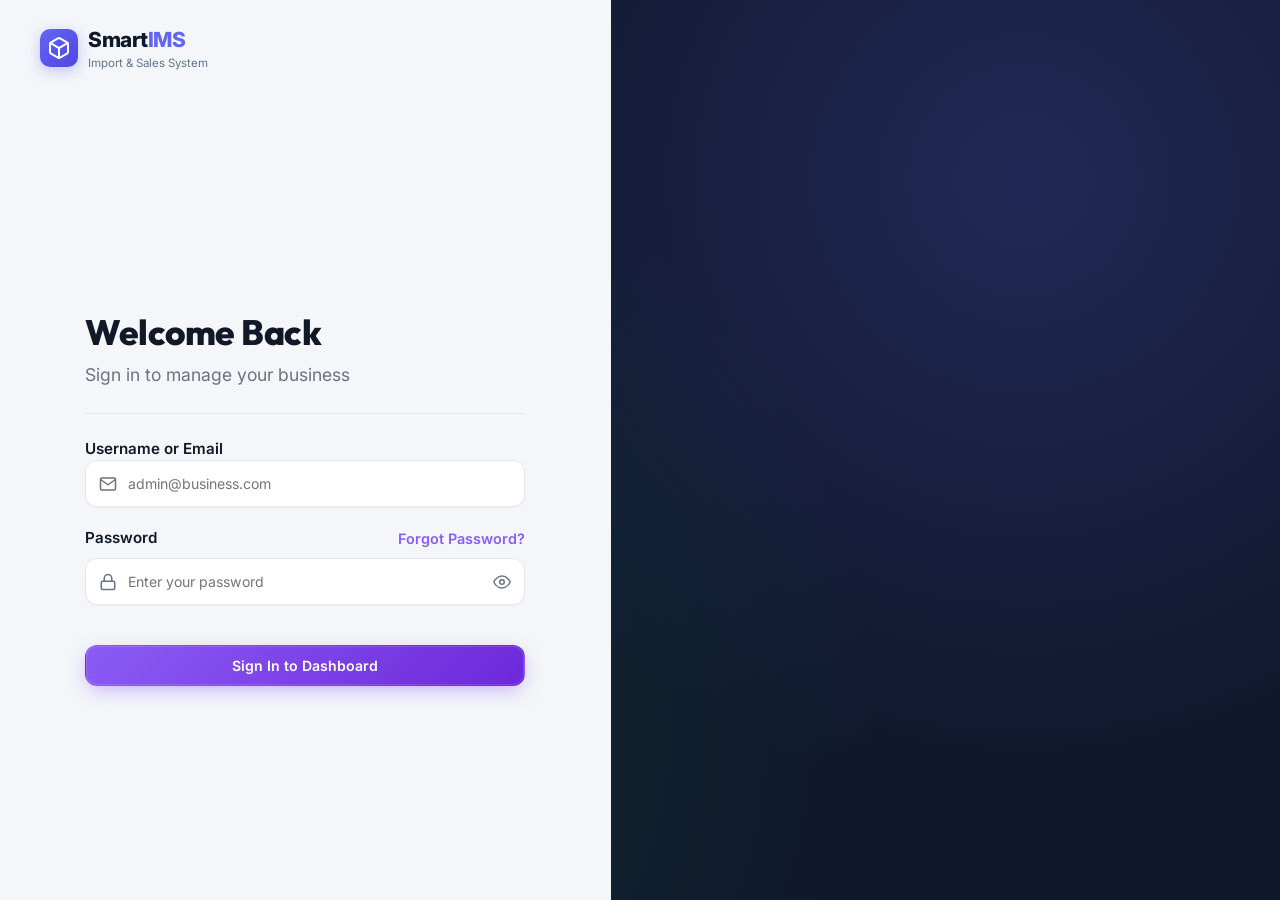
==== index.html @ 17e35801 "Bump cache version to force live servers to fetch new CSS/JS" ====
<!DOCTYPE html>
<html lang="en">

<head>
  <meta charset="UTF-8">
  <meta name="viewport" content="width=device-width, initial-scale=1.0">
  <title>Smart Import & Sales Management System</title>
  <meta name="description"
    content="Professional import and sales management system for tracking products, expenses, inventory and profits.">
  <link rel="icon" type="image/svg+xml" href="favicon.svg">
  <link rel="icon" type="image/png" href="favicon.png">
  <link rel="stylesheet" href="css/style.css?v=6">
  <style>
    /* Extra login page animations */
    .grid-bg {
      position: absolute;
      inset: 0;
      background-image:
        linear-gradient(rgba(124, 58, 237, 0.05) 1px, transparent 1px),
        linear-gradient(90deg, rgba(124, 58, 237, 0.05) 1px, transparent 1px);
      background-size: 40px 40px;
      pointer-events: none;
    }

    .login-features {
      display: flex;
      gap: 16px;
      margin-top: 24px;
      justify-content: center;
      flex-wrap: wrap;
    }

    .login-feature {
      display: flex;
      align-items: center;
      gap: 6px;
      font-size: 0.78rem;
      color: var(--text-muted);
    }

    .login-feature span {
      color: var(--accent);
    }
  </style>
</head>

<body class="login-page">
  <div class="login-wrapper">
    <!-- Top Brand Bar -->
    <div class="login-top-bar">
      <div class="login-logo">
        <div class="login-logo-icon"><svg xmlns="http://www.w3.org/2000/svg" width="24" height="24" viewBox="0 0 24 24" fill="none" stroke="currentColor" stroke-width="2" stroke-linecap="round" stroke-linejoin="round"><path d="M21 16V8a2 2 0 0 0-1-1.73l-7-4a2 2 0 0 0-2 0l-7 4A2 2 0 0 0 3 8v8a2 2 0 0 0 1 1.73l7 4a2 2 0 0 0 2 0l7-4A2 2 0 0 0 21 16z"/><polyline points="3.27 6.96 12 12.01 20.73 6.96"/><line x1="12" y1="22.08" x2="12" y2="12"/></svg></div>
        <div>
          <div class="login-logo-text">Smart<span>IMS</span></div>
          <div style="font-size:0.72rem;color:var(--text-muted);" data-i18n="app_subtitle">Import & Sales System</div>
        </div>
      </div>
    </div>

    <!-- Center Form Card -->
    <div class="login-card fade-in">
      <div class="login-title">
        <h2 id="loginTitleText" data-i18n="login_welcome">Welcome Back</h2>
        <p id="loginSubText" data-i18n="login_subtitle">Sign in to manage your business</p>
      </div>

      <div class="login-divider"></div>

      <!-- Sign In Section -->
      <div id="loginSection">
        <!-- Error message -->
        <div class="login-error" id="loginError">
          <svg xmlns="http://www.w3.org/2000/svg" width="16" height="16" viewBox="0 0 24 24" fill="none" stroke="currentColor" stroke-width="2" stroke-linecap="round" stroke-linejoin="round" style="vertical-align:middle;margin-right:4px;"><circle cx="12" cy="12" r="10"/><line x1="12" y1="8" x2="12" y2="12"/><line x1="12" y1="16" x2="12.01" y2="16"/></svg> <span id="loginErrorText" data-i18n="login_invalid">Invalid credentials</span>
        </div>

        <!-- Form -->
        <form id="loginForm" autocomplete="off">
          <div class="form-group" style="margin-bottom:20px;">
            <label for="loginEmail" data-i18n="login_email" style="margin-bottom:8px; font-size:0.95rem; font-weight: 600; color: #111827;">Username or Email</label>
            <div class="input-wrap">
              <svg class="input-icon" xmlns="http://www.w3.org/2000/svg" width="18" height="18" viewBox="0 0 24 24"
                fill="none" stroke="#6b7280" stroke-width="2" stroke-linecap="round" stroke-linejoin="round">
                <path d="M4 4h16c1.1 0 2 .9 2 2v12c0 1.1-.9 2-2 2H4c-1.1 0-2-.9-2-2V6c0-1.1.9-2 2-2z" />
                <polyline points="22,6 12,13 2,6" />
              </svg>
              <input type="text" id="loginEmail" class="input redesign-input" placeholder="admin@business.com"
                value="" required autocomplete="off">
            </div>
          </div>

          <div class="form-group" style="margin-bottom:24px;">
            <div style="display: flex; justify-content: space-between; align-items: center; margin-bottom: 8px;">
              <label for="loginPassword" data-i18n="login_password" style="margin-bottom: 0; font-size:0.95rem; font-weight: 600; color: #111827;">Password</label>
              <a href="#" onclick="openForgotModal(); return false;" data-i18n="forgot_pwd_link" style="font-size: 0.9rem; color: #8b5cf6; text-decoration: none; font-weight: 600;">Forgot Password?</a>
            </div>
            <div class="input-wrap">
              <svg class="input-icon" xmlns="http://www.w3.org/2000/svg" width="18" height="18" viewBox="0 0 24 24"
                fill="none" stroke="#6b7280" stroke-width="2" stroke-linecap="round" stroke-linejoin="round">
                <rect x="3" y="11" width="18" height="11" rx="2" ry="2" />
                <path d="M7 11V7a5 5 0 0 1 10 0v4" />
              </svg>
              <input type="password" id="loginPassword" class="input redesign-input" placeholder="Enter your password" value=""
                required autocomplete="new-password" data-i18n-ph="login_pwd_ph">
              <button type="button" class="pwd-toggle" id="pwdToggle" onclick="togglePassword('loginPassword', 'eyeIcon')">
                <svg id="eyeIcon" xmlns="http://www.w3.org/2000/svg" width="18" height="18" viewBox="0 0 24 24"
                  fill="none" stroke="#6b7280" stroke-width="2" stroke-linecap="round" stroke-linejoin="round">
                  <path d="M1 12s4-8 11-8 11 8 11 8-4 8-11 8-11-8-11-8z" />
                  <circle cx="12" cy="12" r="3" />
                </svg>
              </button>
            </div>
          </div>

          <button type="submit" class="btn btn-primary redesign-btn" id="loginBtn" data-i18n="login_btn">
            Sign In to Dashboard
          </button>
        </form>
      </div>
    </div>
  </div>

  <!-- Forgot Password Modal -->
  <div class="modal-overlay" id="forgotModal">
    <div class="modal modal-sm" style="max-width: 420px;">
      <div class="modal-header">
        <h3 class="modal-title" style="display: flex; align-items: center; gap: 8px;">
          <svg xmlns="http://www.w3.org/2000/svg" width="20" height="20" viewBox="0 0 24 24" fill="none" stroke="#8b5cf6" stroke-width="2" stroke-linecap="round" stroke-linejoin="round">
            <rect x="3" y="11" width="18" height="11" rx="2" ry="2"/>
            <path d="M7 11V7a5 5 0 0 1 10 0v4"/>
          </svg>
          <span data-i18n="forgot_modal_title">Reset Your Password</span>
        </h3>
        <button type="button" class="modal-close" onclick="closeForgotModal()">&times;</button>
      </div>
      <form id="forgotForm" onsubmit="handleForgotSubmit(event)">
        <div class="modal-body" style="padding: 20px;">
          <p style="font-size: 0.88rem; color: var(--text-muted); margin-bottom: 16px; line-height: 1.5;" data-i18n="forgot_modal_desc">
            Enter your registered email address and we will send you instructions to reset your password.
          </p>
          <div class="form-group" style="margin-bottom: 16px;">
            <label for="forgotEmail" data-i18n="forgot_email_lbl" style="display: block; font-size: 0.85rem; font-weight: 600; margin-bottom: 6px;">Email Address</label>
            <input type="email" id="forgotEmail" class="input" placeholder="admin@business.com" required style="width: 100%;">
          </div>
          <div id="forgotAlert" style="display: none; padding: 12px; border-radius: 8px; font-size: 0.85rem; margin-top: 12px;"></div>
        </div>
        <div class="modal-footer" style="padding: 16px 20px; display: flex; justify-content: flex-end; gap: 10px; background: var(--bg-card); border-top: 1px solid var(--border);">
          <button type="button" class="btn btn-secondary" onclick="closeForgotModal()" data-i18n="btn_cancel" style="padding: 8px 16px; border-radius: 8px;">Cancel</button>
          <button type="submit" class="btn btn-primary" id="forgotBtn" data-i18n="forgot_send_btn" style="padding: 8px 16px; border-radius: 8px; background: #8b5cf6; color: white; font-weight: 600; border: none; cursor: pointer;">Send Reset Link</button>
        </div>
      </form>
    </div>
  </div>

  <!-- Scripts -->
  <script src="js/icons.js?v=99999"></script>
  <script src="js/i18n.js?v=99999"></script>
  <script src="js/api_client.js?v=99999"></script>
  <script src="js/db.js?v=99999"></script>
  <script src="js/auth.js?v=999991"></script>
  <script>
    // Initialise DB and translation layout on first load
    (async () => {
      I18n.init();
      const em = document.getElementById('loginEmail');
      const pw = document.getElementById('loginPassword');
      if (em) em.value = '';
      if (pw) pw.value = '';
      setTimeout(() => { if (em) em.value = ''; if (pw) pw.value = ''; }, 100);

      // If already logged in, redirect to app immediately
      if (Auth.isLoggedIn()) {
        window.location.href = 'app.html';
        return;
      }
      if (localStorage.getItem('sims_session_expired_notice') === '1') {
        localStorage.removeItem('sims_session_expired_notice');
        const err = document.getElementById('loginError');
        const errText = document.getElementById('loginErrorText');
        if (err && errText) {
          const title = typeof I18n !== 'undefined' ? I18n.t('session_expired_title') : 'Session Expired';
          const desc = typeof I18n !== 'undefined' ? I18n.t('session_expired_desc') : 'Your session expired after inactivity. Please sign in again.';
          errText.innerHTML = `<svg viewBox="0 0 24 24" width="20" height="20" fill="none" stroke="currentColor" stroke-width="2" style="vertical-align:middle;margin-right:6px;"><circle cx="12" cy="12" r="10"/><polyline points="12 6 12 12 16 14"/></svg><b data-i18n="session_expired_title">${title}</b><br><br><span data-i18n="session_expired_desc">${desc}</span>`;
          err.classList.add('show');
        }
      }
      await DB.seed();
    })();


    // Toggle password visibility
    function togglePassword(inputId = 'loginPassword', iconId = 'eyeIcon') {
      const pwd = document.getElementById(inputId);
      const icon = document.getElementById(iconId);
      if (!pwd || !icon) return;
      const show = pwd.type === 'password';
      pwd.type = show ? 'text' : 'password';
      icon.innerHTML = show
        ? '<path d="M17.94 17.94A10.07 10.07 0 0 1 12 20c-7 0-11-8-11-8a18.45 18.45 0 0 1 5.06-5.94M9.9 4.24A9.12 9.12 0 0 1 12 4c7 0 11 8 11 8a18.5 18.5 0 0 1-2.16 3.19m-6.72-1.07a3 3 0 1 1-4.24-4.24"/><line x1="1" y1="1" x2="23" y2="23"/>'
        : '<path d="M1 12s4-8 11-8 11 8 11 8-4 8-11 8-11-8-11-8z"/><circle cx="12" cy="12" r="3"/>';
    }

    // Login form submit
    document.getElementById('loginForm').addEventListener('submit', async (e) => {
      e.preventDefault();
      const btn = document.getElementById('loginBtn');
      const err = document.getElementById('loginError');
      const errText = document.getElementById('loginErrorText');
      const emailInput = document.getElementById('loginEmail');
      const passwordInput = document.getElementById('loginPassword');

      const email = (emailInput ? emailInput.value : '').trim();
      const password = passwordInput ? passwordInput.value : '';

      btn.innerHTML = `<div class="spinner"></div> ${typeof I18n !== 'undefined' ? I18n.t('login_signing_in') : 'Signing in...'}`;
      btn.disabled = true;
      err.classList.remove('show');

      const wakeTimer = setTimeout(() => {
        if (btn && btn.disabled) {
          btn.innerHTML = `<div class="spinner"></div> ⏳ Waking up server (~30s)...`;
        }
      }, 2500);

      try {
        const result = await Auth.login(email, password);
        clearTimeout(wakeTimer);
        if (result.success) {
          const isMaster = result.user && (result.user.role === 'platform_owner' || result.user.email === 'abdouamine@gmail.com');
          if (!isMaster && (result.must_change_password || (result.user && result.user.must_change_password))) {
            btn.innerHTML = 'Security Requirement...';
            setTimeout(() => {
              window.location.href = `verify-email.html?uid=${result.user.id}&token=force_change&email=${encodeURIComponent(email)}`;
            }, 600);
          } else {
            btn.innerHTML = '✓ Redirecting...';
            setTimeout(() => {
              if (result.user && result.user.role === 'platform_owner') {
                window.location.href = 'app.html#platform';
              } else {
                window.location.href = 'app.html';
              }
            }, 600);
          }
        } else if (result.suspended) {
          errText.innerHTML = `<b>Company Account Suspended</b><br><br>${result.message || 'Your company account has been suspended by administration.'}`;
          err.classList.add('show');
          btn.innerHTML = I18n.t('login_btn');
          btn.disabled = false;
        } else if (result.unverified) {
          errText.innerHTML = `<b>Account Verification Required</b><br><br>An activation link was sent to your email address (<b>${result.email || email}</b>).<br>You must verify your account before logging in.`;
          err.classList.add('show');
          btn.innerHTML = I18n.t('login_btn');
          btn.disabled = false;
        } else {
          let msg = result.message || 'Error';
          if (typeof I18n !== 'undefined' && I18n.choose) {
            if (msg.includes('No account found')) {
              msg = I18n.choose('No account found with this username or email address.', 'لا يوجد حساب مطابق لاسم المستخدم أو البريد الإلكتروني.', 'Aucun compte trouvé pour ce nom d\'utilisateur ou cet e-mail.');
            } else if (msg.includes('Incorrect password')) {
              msg = I18n.choose('Incorrect password for this account.', 'كلمة المرور غير صحيحة لهذا الحساب.', 'Mot de passe incorrect pour ce compte.');
            }
          }
          errText.textContent = msg;
          err.classList.add('show');
          btn.innerHTML = I18n.t('login_btn');
          btn.disabled = false;
        }
      } catch (ex) {
        clearTimeout(wakeTimer);
        errText.textContent = 'Error';
        err.classList.add('show');
        btn.innerHTML = I18n.t('login_btn');
        btn.disabled = false;
      }
    });

    function openForgotModal() {
      document.getElementById('forgotEmail').value = document.getElementById('loginEmail').value || '';
      document.getElementById('forgotAlert').style.display = 'none';
      document.getElementById('forgotModal').classList.add('show');
    }

    function closeForgotModal() {
      document.getElementById('forgotModal').classList.remove('show');
    }

    async function handleForgotSubmit(e) {
      e.preventDefault();
      const email = document.getElementById('forgotEmail').value.trim();
      const btn = document.getElementById('forgotBtn');
      const alertBox = document.getElementById('forgotAlert');

      if (!/^[^\s@]+@[^\s@]+\.[^\s@]{2,}$/.test(email)) {
        alertBox.style.display = 'block';
        alertBox.style.background = 'rgba(239, 68, 68, 0.15)';
        alertBox.style.color = '#ef4444';
        alertBox.style.border = '1px solid rgba(239, 68, 68, 0.3)';
        alertBox.textContent = 'Please enter a valid, recognized email address (e.g., user@gmail.com).';
        return;
      }

      btn.disabled = true;
      btn.textContent = 'Sending...';
      alertBox.style.display = 'none';

      try {
        if (typeof ApiClient !== 'undefined') {
          await fetch(`${ApiClient.BASE_URL}auth/password-reset/`, {
            method: 'POST',
            headers: { 'Content-Type': 'application/json' },
            body: JSON.stringify({ email })
          });
        }
      } catch (ex) {
        console.warn('Backend password-reset request notice:', ex.message);
      }

      alertBox.style.display = 'block';
      alertBox.style.background = 'rgba(16, 185, 129, 0.15)';
      alertBox.style.color = '#10b981';
      alertBox.style.border = '1px solid rgba(16, 185, 129, 0.3)';
      alertBox.innerHTML = `✓ If an account exists with email <b>${email}</b>, a secure password reset link has been sent to your email inbox.<br><br>Please check your email inbox (or spam folder) to reset your password.`;

      btn.disabled = false;
      btn.textContent = 'Send Reset Link';
    }
  </script>
</body>

</html>
---- css/style.css ----
/* ==========================================================================
   SMARTIMS — PREMIUM DESIGN SYSTEM & STYLESHEET
   State-of-the-Art Dark Mode, Glassmorphism, Micro-Animations & RTL Support
   ========================================================================== */

@import url('https://fonts.googleapis.com/css2?family=Inter:wght@300;400;500;600;700;800&family=Outfit:wght@400;500;600;700;800&family=Cairo:wght@400;600;700;800&display=swap');

:root {
  /* NexaDash Dribbble Shot 27164750 Clean Professional SaaS Palette */
  --bg: #F4F6F9;
  --bg-elevated: #FFFFFF;
  --bg-card: #FFFFFF;
  --bg-card-hover: #F8FAFC;

  /* NexaDash Alias Variables */
  --surface: #FFFFFF;
  --bg-main: #F4F6F9;
  --text-main: #0F172A;

  /* Luminous Brand Accents */
  --primary: #6366F1;
  --primary-light: #818CF8;
  --primary-dark: #4F46E5;
  --accent: #10B981;
  --accent-dark: #059669;

  /* State & Metric Colors */
  --success: #10B981;
  --warning: #F59E0B;
  --danger: #EF4444;
  --info: #3B82F6;

  /* Typography Colors */
  --text: #334155;
  --text-primary: #0F172A;
  --text-secondary: #475569;
  --text-muted: #64748B;

  /* Precision Borders & Soft Crisp Shadows */
  --border: #E2E8F0;
  --border-light: #F1F5F9;
  --shadow: 0 4px 14px rgba(15, 23, 42, 0.04), 0 1px 2px rgba(15, 23, 42, 0.03);
  --shadow-lg: 0 12px 28px -4px rgba(15, 23, 42, 0.08), 0 4px 10px -4px rgba(15, 23, 42, 0.03);
  --shadow-glow: 0 0 20px rgba(99, 102, 241, 0.18);

  /* Dimensions & Timing */
  --radius: 14px;
  --radius-lg: 20px;
  --transition: all 0.18s cubic-bezier(0.16, 1, 0.3, 1);
  --font-main: 'Inter', 'Outfit', -apple-system, sans-serif;
  --font-heading: 'Outfit', 'Inter', sans-serif;
  --sidebar-width: 265px;
  --header-height: 76px;
}

[data-theme="dark"] {
  --bg: #06080E;
  --bg-elevated: #0D121E;
  --bg-card: rgba(16, 23, 38, 0.88);
  --bg-card-hover: rgba(24, 34, 56, 0.94);
  --surface: rgba(18, 25, 42, 0.88);
  --bg-main: #06080E;
  --text-main: #FFFFFF;
  --text: #F8FAFC;
  --text-primary: #FFFFFF;
  --text-secondary: #CBD5E1;
  --text-muted: #64748B;
  --border: rgba(255, 255, 255, 0.085);
  --border-light: rgba(255, 255, 255, 0.15);
  --shadow: 0 12px 35px -10px rgba(0, 0, 0, 0.7);
  --shadow-lg: 0 24px 48px -12px rgba(0, 0, 0, 0.85);
}

[dir="rtl"],
body.rtl {
  --font-main: 'Cairo', 'Inter', -apple-system, sans-serif;
  --font-heading: 'Cairo', 'Outfit', sans-serif;
}

/* ==========================================================================
   RESET & BASE STYLES
   ========================================================================== */
* {
  box-sizing: border-box;
  margin: 0;
  padding: 0;
}

body {
  background-color: var(--bg);
  background-image:
    radial-gradient(at 0% 0%, rgba(99, 102, 241, 0.04) 0px, transparent 60%),
    radial-gradient(at 100% 100%, rgba(16, 185, 129, 0.03) 0px, transparent 60%);
  background-attachment: fixed;
  color: var(--text);
  font-family: var(--font-main);
  font-size: 14px;
  line-height: 1.5;
  min-height: 100vh;
  overflow-x: hidden;
  -webkit-font-smoothing: antialiased;
}

h1,
h2,
h3,
h4,
h5,
h6 {
  font-family: var(--font-heading);
  font-weight: 700;
  color: var(--text-primary);
  line-height: 1.25;
}

a {
  color: inherit;
  text-decoration: none;
}

button {
  font-family: inherit;
  cursor: pointer;
  border: none;
  outline: none;
  background: none;
  color: inherit;
}

input,
select,
textarea {
  font-family: inherit;
}

/* ==========================================================================
   ANIMATIONS & UTILITIES (State of the Art Silicon Valley Motion)
   ========================================================================== */
.fade-in {
  animation: fadeInSlideUp 0.45s cubic-bezier(0.16, 1, 0.3, 1) forwards;
}

@keyframes fadeInSlideUp {
  0% {
    opacity: 0;
    transform: translateY(18px) scale(0.985);
    filter: blur(3px);
  }

  100% {
    opacity: 1;
    transform: translateY(0) scale(1);
    filter: blur(0px);
  }
}

@keyframes pulseGlow {

  0%,
  100% {
    box-shadow: 0 0 15px rgba(139, 92, 246, 0.25);
  }

  50% {
    box-shadow: 0 0 30px rgba(139, 92, 246, 0.55), 0 0 15px rgba(16, 185, 129, 0.3);
  }
}

@keyframes float {

  0%,
  100% {
    transform: translateY(0px) scale(1);
  }

  50% {
    transform: translateY(-10px) scale(1.03);
  }
}

@keyframes shimmer {
  0% {
    background-position: -200% 0;
  }

  100% {
    background-position: 200% 0;
  }
}

@keyframes spin {
  to {
    transform: rotate(360deg);
  }
}

.spinner {
  border: 3px solid rgba(255, 255, 255, 0.1);
  border-top-color: var(--primary-light);
  border-radius: 50%;
  animation: spin 0.75s cubic-bezier(0.4, 0, 0.2, 1) infinite;
  margin: 0 auto;
}

.stagger-children>* {
  opacity: 0;
  animation: fadeInSlideUp 0.45s cubic-bezier(0.16, 1, 0.3, 1) forwards;
}

.stagger-children>*:nth-child(1) {
  animation-delay: 0.04s;
}

.stagger-children>*:nth-child(2) {
  animation-delay: 0.08s;
}

.stagger-children>*:nth-child(3) {
  animation-delay: 0.12s;
}

.stagger-children>*:nth-child(4) {
  animation-delay: 0.16s;
}

.stagger-children>*:nth-child(5) {
  animation-delay: 0.20s;
}

.stagger-children>*:nth-child(6) {
  animation-delay: 0.24s;
}

.stagger-children>*:nth-child(7) {
  animation-delay: 0.28s;
}

.stagger-children>*:nth-child(8) {
  animation-delay: 0.32s;
}

.mb-16 {
  margin-bottom: 16px !important;
}

.text-center {
  text-align: center !important;
}

.text-accent {
  color: var(--accent) !important;
}

.text-success {
  color: var(--success) !important;
}

.text-danger {
  color: var(--danger) !important;
}

.text-warning {
  color: var(--warning) !important;
}

.fw-600 {
  font-weight: 600 !important;
}

.td-muted {
  color: var(--text-muted) !important;
}

/* ==========================================================================
   LOGIN PAGE (index.html)
   ========================================================================== */
/* ==========================================================================
   LOGIN PAGE (index.html) - DRIBBBLE SAAS SPLIT LAYOUT
   ========================================================================== */
.login-page {
  height: 100vh;
  max-height: 100vh;
  width: 100%;
  display: grid;
  grid-template-columns: 1.05fr 1.15fr;
  background:
    radial-gradient(circle at 80% 20%, rgba(99, 102, 241, 0.22), transparent 50%),
    radial-gradient(circle at 20% 80%, rgba(16, 185, 129, 0.14), transparent 50%),
    #0F172A;
  color: var(--text-main, #0F172A);
  position: relative;
  overflow: hidden;
}

@media (max-width: 1024px), (max-height: 700px) {
  .login-page {
    grid-template-columns: 1fr !important;
    height: auto !important;
    min-height: 100vh !important;
    max-height: none !important;
    overflow-y: auto !important;
  }
  .saas-showcase-pane {
    display: none !important;
  }
  .login-form-pane {
    border-radius: 0 !important;
    box-shadow: none !important;
    height: auto !important;
    min-height: 100vh !important;
    max-height: none !important;
    overflow-y: auto !important;
    border-right: none !important;
  }
}

.login-wrapper {
  display: flex;
  flex-direction: column;
  min-height: 100vh;
  background: var(--bg-main, #F4F6F9);
  position: relative;
  z-index: 10;
}

@media (max-width: 640px) {
  .login-wrapper {
    padding: 16px;
  }
}

.login-top-bar {
  display: flex;
  align-items: center;
  justify-content: space-between;
  width: 100%;
  padding: 24px 40px;
}

.login-card {
  position: relative;
  z-index: 10;
  background: transparent;
  border: none;
  box-shadow: none;
  width: 100%;
  max-width: 440px;
  margin: auto;
  padding: 40px 0;
}

.login-logo {
  display: flex;
  align-items: center;
  gap: 10px;
}

.login-logo-icon {
  font-size: 20px;
  background: linear-gradient(135deg, #6366F1, #4F46E5);
  width: 38px;
  height: 38px;
  border-radius: 10px;
  display: flex;
  align-items: center;
  justify-content: center;
  box-shadow: 0 4px 14px rgba(99, 102, 241, 0.35);
  color: #fff;
}

.login-logo-text {
  font-size: 1.3rem;
  font-weight: 800;
  letter-spacing: -0.5px;
  color: var(--text-main, #0F172A);
}

.login-logo-text span {
  color: var(--primary, #6366F1);
}

/* Form Styling within Login Pane */
.redesign-input {
  width: 100%;
  padding: 14px 14px 14px 44px !important;
  border: 1px solid #e5e7eb;
  border-radius: 12px;
  font-size: 1rem;
  color: #111827;
  background: #f9fafb;
  transition: all 0.2s;
}
.redesign-input:focus {
  background: #fff;
  border-color: #8b5cf6;
  box-shadow: 0 0 0 4px rgba(139, 92, 246, 0.1);
  outline: none;
}
.redesign-btn {
  width: 100%;
  padding: 14px;
  font-size: 1rem;
  margin-top: 16px;
  border-radius: 12px;
  font-weight: 600;
  cursor: pointer;
  background: #7c3aed;
  color: #fff;
  border: none;
  transition: all 0.2s;
  display: flex;
  align-items: center;
  justify-content: center;
  box-shadow: 0 4px 12px rgba(124, 58, 237, 0.3);
}
.redesign-btn:hover {
  background: #6d28d9;
  box-shadow: 0 6px 16px rgba(124, 58, 237, 0.4);
}
.login-title h2 {
  font-size: 2.2rem;
  font-weight: 800;
  color: #111827;
  margin: 0 0 8px 0;
  letter-spacing: -0.5px;
}
.login-title p {
  color: #6b7280;
  font-size: 1.1rem;
  margin: 0;
}
.login-divider {
  height: 1px;
  background: #e5e7eb;
  margin: 24px 0;
}

.login-error {
  background: #fef2f2;
  border: 1px solid #fecaca;
  color: #ef4444;
  padding: 14px 16px;
  border-radius: 12px;
  margin-bottom: 24px;
  font-size: 0.95rem;
  display: none;
  align-items: center;
  gap: 8px;
}
.login-error.show {
  display: flex;
}

.login-form-pane .input {
  background: var(--bg-card-hover, #F8FAFC) !important;
  border: 1px solid var(--border, #E2E8F0) !important;
  color: var(--text-main, #0F172A) !important;
  border-radius: 12px;
  box-shadow: 0 2px 5px rgba(15, 23, 42, 0.02);
}

.login-form-pane .input:focus {
  border-color: var(--primary, #6366F1) !important;
  box-shadow: 0 0 0 3px rgba(99, 102, 241, 0.15) !important;
  background: #FFFFFF !important;
}

.login-form-pane label {
  color: var(--text-main, #0F172A);
  font-weight: 600;
}

.login-form-pane .input-icon {
  color: #64748B;
}

.login-form-pane .pwd-toggle {
  color: #64748B;
  background: transparent;
  border: none;
}

/* SaaS Showcase Right Pane */
.saas-showcase-pane {
  position: relative;
  height: 100vh;
  max-height: 100vh;
  overflow: hidden;
  display: flex;
  flex-direction: column;
  justify-content: center;
  align-items: center;
  padding: 32px 48px;
  background:
    radial-gradient(circle at 80% 20%, rgba(99, 102, 241, 0.22), transparent 50%),
    radial-gradient(circle at 20% 80%, rgba(16, 185, 129, 0.14), transparent 50%),
    #0F172A;
}

.saas-showcase-grid {
  position: absolute;
  inset: 0;
  background-image:
    linear-gradient(rgba(255, 255, 255, 0.035) 1px, transparent 1px),
    linear-gradient(90deg, rgba(255, 255, 255, 0.035) 1px, transparent 1px);
  background-size: 32px 32px;
  pointer-events: none;
}

.saas-showcase-card {
  position: relative;
  z-index: 5;
  width: 100%;
  max-width: 440px;
  background: rgba(30, 41, 59, 0.75);
  backdrop-filter: blur(20px);
  border: 1px solid rgba(255, 255, 255, 0.12);
  border-radius: 20px;
  padding: 22px 24px;
  box-shadow: 0 20px 40px -12px rgba(0, 0, 0, 0.5);
  margin-bottom: 16px;
}

.saas-stat-badge {
  display: inline-flex;
  align-items: center;
  gap: 6px;
  background: rgba(16, 185, 129, 0.15);
  color: #34D399;
  border: 1px solid rgba(16, 185, 129, 0.3);
  padding: 4px 10px;
  border-radius: 99px;
  font-size: 0.75rem;
  font-weight: 700;
}

.saas-quote-card {
  position: relative;
  z-index: 5;
  width: 100%;
  max-width: 440px;
  background: rgba(15, 23, 42, 0.75);
  backdrop-filter: blur(16px);
  border: 1px solid rgba(255, 255, 255, 0.1);
  border-radius: 18px;
  padding: 16px 20px;
}

/* ==========================================================================
   APP CONTAINER & NAVIGATION (Horizontal Top Bar)
   ========================================================================== */
.app-container {
  display: flex;
  flex-direction: column;
  min-height: 100vh;
  width: 100%;
  background: var(--bg-main, #F4F6F9);
}

.top-navbar {
  width: 100%;
  background: #ffffff;
  border-bottom: 1px solid #e5e7eb;
  padding: 0 40px;
  height: 72px;
  display: flex;
  align-items: center;
  position: sticky;
  top: 0;
  z-index: 1000;
}

.nav-container {
  display: flex;
  align-items: center;
  justify-content: space-between;
  width: 100%;
  max-width: 1400px;
  margin: 0 auto;
}

.logo {
  display: flex;
  align-items: center;
  gap: 12px;
}

.logo-mark {
  width: 38px;
  height: 38px;
  background: linear-gradient(135deg, var(--primary), var(--accent));
  border-radius: 10px;
  display: flex;
  align-items: center;
  justify-content: center;
  font-size: 20px;
  box-shadow: 0 4px 12px rgba(124, 58, 237, 0.3);
}

.logo-name {
  font-size: 1.25rem;
  font-weight: 800;
  letter-spacing: -0.5px;
}

.logo-name span {
  color: var(--accent);
}

.logo-sub {
  font-size: 0.72rem;
  color: var(--text-muted);
  font-weight: 500;
}

.top-nav-links {
  display: flex;
  align-items: center;
  gap: 24px;
}

.nav-item {
  color: #6b7280;
  font-weight: 600;
  font-size: 0.95rem;
  text-decoration: none;
  transition: color 0.2s;
  padding: 8px 0;
  position: relative;
}

.nav-item:hover {
  color: #111827;
}

.nav-item.active {
  color: #111827;
}

.nav-item.active::after {
  content: '';
  position: absolute;
  bottom: -22px;
  left: 0;
  right: 0;
  height: 3px;
  background: #111827;
  border-radius: 3px 3px 0 0;
}

.nav-item .nav-icon {
  display: none; /* Hide icons in top nav based on screenshot */
}

.top-nav-user {
  display: flex;
  align-items: center;
  text-align: right;
}

.user-avatar {
  width: 36px;
  height: 36px;
  border-radius: 10px;
  background: linear-gradient(135deg, var(--primary), var(--accent));
  color: #fff;
  display: flex;
  align-items: center;
  justify-content: center;
  font-weight: 700;
  font-size: 0.85rem;
  flex-shrink: 0;
}

.user-info {
  flex: 1;
  min-width: 0;
}

.user-name {
  font-weight: 600;
  font-size: 0.85rem;
  color: var(--text-primary);
  white-space: nowrap;
  overflow: hidden;
  text-overflow: ellipsis;
}

.user-role {
  font-size: 0.72rem;
  color: var(--text-muted);
}

.logout-icon-btn {
  color: var(--text-muted);
  font-size: 16px;
  padding: 8px;
  border-radius: 10px;
  border: 1px solid transparent;
  transition: var(--transition);
  display: flex;
  align-items: center;
  justify-content: center;
  flex-shrink: 0;
  cursor: pointer;
}

.logout-icon-btn:hover {
  background: rgba(239, 68, 68, 0.15);
  color: var(--danger);
  border-color: rgba(239, 68, 68, 0.25);
  transform: scale(1.06);
  box-shadow: 0 4px 12px rgba(239, 68, 68, 0.2);
}

[dir="rtl"] .logout-icon-btn svg {
  transform: scaleX(-1);
}

/* ==========================================================================
   MAIN CONTENT & HEADER
   ========================================================================== */
.main-content {
  flex: 1;
  width: 100%;
  max-width: 1400px;
  margin: 0 auto;
  padding: 24px 40px;
  display: flex;
  flex-direction: column;
}

.page-header {
  display: flex;
  align-items: center;
  justify-content: space-between;
  margin-bottom: 24px;
  width: 100%;
}

.header-left h1 {
  font-size: 2rem;
  font-weight: 800;
  color: #111827;
  margin: 0 0 4px 0;
}

.header-left p {
  font-size: 0.95rem;
  color: #6b7280;
  margin: 0;
}

.header-right {
  display: flex;
  align-items: center;
  gap: 12px;
}

.btn-secondary {
  background: #ffffff;
  border: 1px solid #d1d5db;
  color: #374151;
  padding: 10px 16px;
  border-radius: 8px;
  font-weight: 600;
  font-size: 0.9rem;
  cursor: pointer;
  transition: all 0.2s;
}

.btn-secondary:hover {
  background: #f9fafb;
  border-color: #9ca3af;
}

.btn-primary {
  background: #4f46e5;
  border: none;
  color: #ffffff;
  padding: 10px 20px;
  border-radius: 8px;
  font-weight: 600;
  font-size: 0.9rem;
  cursor: pointer;
  transition: all 0.2s;
}

.btn-primary:hover {
  background: #4338ca;
}

.menu-toggle {
  display: none !important;
}

.header-title-wrap h1 {
  font-size: 1.35rem;
  font-weight: 800;
  margin-bottom: 2px;
}

.header-title-wrap p {
  font-size: 0.82rem;
  color: var(--text-muted);
}

.header-right {
  display: flex;
  align-items: center;
  gap: 14px;
}

/* Global Search */
.search-box {
  position: relative;
  width: 280px;
}

.search-icon {
  position: absolute;
  left: 14px;
  top: 50%;
  transform: translateY(-50%);
  font-size: 14px;
  opacity: 0.6;
  pointer-events: none;
}

[dir="rtl"] .search-icon {
  left: auto;
  right: 14px;
}

.search-box input {
  width: 100%;
  background: var(--bg-elevated);
  border: 1px solid var(--border);
  border-radius: 20px;
  padding: 9px 16px 9px 44px;
  color: var(--text);
  font-size: 0.85rem;
  transition: var(--transition);
}

[dir="rtl"] .search-box input {
  padding: 9px 44px 9px 16px;
}

.search-box input:focus {
  border-color: var(--primary);
  box-shadow: 0 0 0 3px rgba(124, 58, 237, 0.2);
  width: 320px;
}

.search-dropdown {
  position: absolute;
  top: calc(100% + 8px);
  left: 0;
  right: 0;
  background: var(--bg-elevated);
  border: 1px solid var(--border-light);
  border-radius: 14px;
  box-shadow: var(--shadow-lg);
  max-height: 350px;
  overflow-y: auto;
  z-index: 100;
}

.search-result-item {
  padding: 12px 16px;
  border-bottom: 1px solid var(--border);
  display: flex;
  align-items: center;
  gap: 12px;
  cursor: pointer;
  transition: var(--transition);
}

.search-result-item:hover {
  background: rgba(255, 255, 255, 0.05);
}

.search-result-item:last-child {
  border-bottom: none;
}

.search-result-type {
  font-size: 0.7rem;
  font-weight: 700;
  text-transform: uppercase;
  padding: 2px 8px;
  border-radius: 6px;
  background: rgba(124, 58, 237, 0.15);
  color: var(--primary-light);
}

.search-result-name {
  font-weight: 600;
  font-size: 0.88rem;
  color: var(--text-primary);
}

.search-result-sub {
  font-size: 0.75rem;
  color: var(--text-muted);
}

/* Language & Notifications */
.lang-btn {
  background: var(--bg-elevated);
  border: 1px solid var(--border);
  border-radius: 20px;
  padding: 7px 14px;
  color: var(--text-primary);
  font-size: 0.82rem;
  font-weight: 600;
  transition: var(--transition);
}

.lang-btn:hover {
  border-color: var(--primary);
  background: rgba(124, 58, 237, 0.1);
  color: var(--primary-light);
}

.notif-btn {
  background: var(--bg-elevated);
  border: 1px solid var(--border);
  border-radius: 50%;
  width: 40px;
  height: 40px;
  display: flex;
  align-items: center;
  justify-content: center;
  font-size: 16px;
  position: relative;
  transition: var(--transition);
}

.notif-btn:hover {
  border-color: var(--border-light);
  transform: scale(1.05);
}

.notif-badge {
  position: absolute;
  top: -2px;
  right: -2px;
  background: var(--danger);
  color: #fff;
  font-size: 0.65rem;
  font-weight: 800;
  width: 18px;
  height: 18px;
  border-radius: 50%;
  display: flex;
  align-items: center;
  justify-content: center;
  box-shadow: 0 2px 5px rgba(239, 68, 68, 0.5);
}

/* Page Content Container */
.page-content {
  padding: 28px;
  flex: 1;
  min-width: 0;
  width: 100%;
  max-width: 100%;
  box-sizing: border-box;
}

/* ==========================================================================
   KPI CARDS & DASHBOARD GRIDS
   ========================================================================== */
.kpi-grid {
  display: grid;
  grid-template-columns: repeat(auto-fit, minmax(160px, 1fr));
  gap: 16px;
  margin-bottom: 24px;
  width: 100%;
  max-width: 100%;
}

.kpi-card {
  background: #ffffff;
  border: 1px solid #e5e7eb;
  border-radius: 12px;
  padding: 22px;
  position: relative;
  overflow: hidden;
  transition: all 0.2s;
  box-shadow: 0 1px 3px rgba(0, 0, 0, 0.05);
}

.kpi-card:hover {
  transform: none;
  border-color: #d1d5db;
  box-shadow: 0 4px 6px rgba(0, 0, 0, 0.05);
  background: #ffffff;
}

.kpi-header {
  display: flex;
  align-items: center;
  justify-content: space-between;
  margin-bottom: 14px;
}

.kpi-icon-wrap {
  width: 44px;
  height: 44px;
  border-radius: 12px;
  background: #f3f4f6;
  border: none;
  display: flex;
  align-items: center;
  justify-content: center;
  font-size: 22px;
  color: #6b7280;
  box-shadow: none;
  transition: transform 0.2s;
}

.kpi-card:hover .kpi-icon-wrap {
  transform: scale(1.05);
}

.kpi-trend {
  font-size: 0.75rem;
  font-weight: 700;
  padding: 4px 10px;
  border-radius: 20px;
  background: #f3f4f6;
  color: #374151;
}

.kpi-trend.up {
  color: #059669;
  background: #d1fae5;
}

.kpi-trend.down {
  color: #dc2626;
  background: #fee2e2;
}

.kpi-trend.neu {
  color: #6b7280;
  background: #f3f4f6;
}

.kpi-value {
  font-size: 1.8rem;
  font-weight: 800;
  color: #111827;
  line-height: 1.2;
  margin-bottom: 4px;
}

.kpi-label {
  font-size: 0.85rem;
  color: #6b7280;
  font-weight: 600;
  text-transform: uppercase;
  letter-spacing: 0.05em;
}

.charts-grid {
  display: grid;
  grid-template-columns: repeat(2, 1fr);
  gap: 20px;
  margin-bottom: 24px;
}

.recent-grid {
  display: grid;
  grid-template-columns: 1fr 1fr;
  gap: 20px;
  margin-bottom: 24px;
}

/* ==========================================================================
   CARDS & PANELS
   ========================================================================== */
.card {
  background: #ffffff;
  border: 1px solid #e5e7eb;
  border-radius: 12px;
  overflow: hidden;
  display: flex;
  flex-direction: column;
  transition: all 0.2s;
  box-shadow: 0 1px 3px rgba(0, 0, 0, 0.05);
}

.card:hover {
  border-color: #d1d5db;
  box-shadow: 0 4px 6px rgba(0, 0, 0, 0.05);
  transform: none;
}

.card-header {
  padding: 18px 22px;
  border-bottom: 1px solid var(--border);
  display: flex;
  align-items: center;
  justify-content: space-between;
  gap: 12px;
}

.card-title {
  font-size: 1rem;
  font-weight: 700;
  color: var(--text-primary);
}

.card-body {
  padding: 22px;
  flex: 1;
}

.card-footer {
  padding: 14px 22px;
  border-top: 1px solid var(--border);
  background: rgba(0, 0, 0, 0.15);
  display: flex;
  align-items: center;
  justify-content: flex-end;
  gap: 10px;
}

.chart-card .card-body {
  height: 300px;
  position: relative;
}

/* Danger Zone Custom Styling */
.danger-zone-card {
  border: 1px solid rgba(239, 68, 68, 0.35) !important;
  background: linear-gradient(135deg, rgba(239, 68, 68, 0.08) 0%, rgba(16, 23, 38, 0.76) 100%) !important;
  box-shadow: 0 10px 30px -10px rgba(239, 68, 68, 0.2) !important;
  border-inline-start: 4px solid var(--danger) !important;
  transition: var(--transition);
}

.danger-zone-card:hover {
  border-color: rgba(239, 68, 68, 0.55) !important;
  box-shadow: 0 16px 40px -8px rgba(239, 68, 68, 0.35), 0 0 24px rgba(239, 68, 68, 0.15) !important;
}

.danger-zone-header {
  border-bottom: 1px solid rgba(239, 68, 68, 0.15) !important;
  display: flex;
  align-items: center;
  gap: 12px;
}

.danger-icon-wrap {
  display: flex;
  align-items: center;
  justify-content: center;
  width: 38px;
  height: 38px;
  border-radius: 10px;
  background: rgba(239, 68, 68, 0.15);
  color: var(--danger);
  flex-shrink: 0;
  box-shadow: 0 0 16px rgba(239, 68, 68, 0.2);
}

.danger-zone-body {
  display: flex;
  align-items: center;
  justify-content: space-between;
  flex-wrap: wrap;
  gap: 16px;
}

.danger-zone-text {
  flex: 1;
  min-width: 260px;
}

.danger-zone-text p {
  color: var(--text-secondary);
  font-size: 0.92rem;
  line-height: 1.5;
  margin: 0;
}

.reset-data-btn {
  display: inline-flex;
  align-items: center;
  gap: 8px;
  padding: 12px 22px;
  font-weight: 600;
  font-size: 0.95rem;
  border-radius: 10px;
  box-shadow: 0 4px 16px rgba(239, 68, 68, 0.35);
  transition: all 0.3s cubic-bezier(0.16, 1, 0.3, 1);
  flex-shrink: 0;
}

.reset-data-btn:hover {
  transform: translateY(-2px);
  box-shadow: 0 8px 24px rgba(239, 68, 68, 0.5) !important;
}


/* ==========================================================================
   TABLES & DATA DISPLAY
   ========================================================================== */
.table-wrap {
  width: 100%;
  max-width: 100%;
  max-height: 72vh;
  overflow-x: auto;
  overflow-y: auto;
  position: relative;
  border-radius: var(--radius);
  padding-bottom: 4px;
  -webkit-overflow-scrolling: touch;
}

.table-wrap::-webkit-scrollbar {
  width: 8px;
  height: 8px;
}

.table-wrap::-webkit-scrollbar-track {
  background: rgba(255, 255, 255, 0.02);
  border-radius: 4px;
}

.table-wrap::-webkit-scrollbar-thumb {
  background: rgba(139, 92, 246, 0.45);
  border-radius: 4px;
}

.table-wrap::-webkit-scrollbar-thumb:hover {
  background: var(--primary);
}

table {
  width: 100%;
  border-collapse: collapse;
  text-align: left;
}

.table-wrap table {
  min-width: 600px;
  width: 100%;
}

[dir="rtl"] table {
  text-align: right;
}

thead {
  background: #f9fafb;
  border-bottom: 1px solid #e5e7eb;
}

thead th {
  position: sticky;
  top: 0;
  z-index: 20;
  background: #f9fafb;
  padding: 12px 16px;
  font-size: 0.75rem;
  font-weight: 600;
  text-transform: uppercase;
  letter-spacing: 0.05em;
  color: #6b7280;
  white-space: nowrap;
}

tbody tr {
  border-bottom: 1px solid #e5e7eb;
  transition: background-color 0.2s;
  background: #ffffff;
}

tbody tr:last-child {
  border-bottom: none;
}

tbody tr:hover {
  background: #f9fafb !important;
}

td {
  padding: 14px 16px;
  font-size: 0.88rem;
  color: #111827;
  vertical-align: middle;
  white-space: nowrap;
}

/* Sticky Actions Column on right edge */
table th:last-child,
table td:last-child {
  position: sticky;
  right: 0;
  z-index: 15;
  background: var(--bg-card);
  box-shadow: -4px 0 12px rgba(15, 23, 42, 0.05);
  border-left: 1px solid var(--border);
}

table thead th:last-child {
  z-index: 25;
  background: var(--bg-elevated);
}

tbody tr:hover td:last-child {
  background: var(--bg-card-hover, #F8FAFC) !important;
}

[dir="rtl"] table th:last-child,
[dir="rtl"] table td:last-child {
  right: auto;
  left: 0;
  box-shadow: 4px 0 12px rgba(15, 23, 42, 0.05);
  border-left: none;
  border-right: 1px solid var(--border);
}

.progress-bar {
  height: 7px;
  background: rgba(255, 255, 255, 0.08);
  border-radius: 6px;
  overflow: hidden;
  width: 100%;
}

.progress-fill {
  height: 100%;
  border-radius: 6px;
  transition: width 0.4s cubic-bezier(0.16, 1, 0.3, 1);
  background-image: linear-gradient(90deg, rgba(255, 255, 255, 0) 0%, rgba(255, 255, 255, 0.3) 50%, rgba(255, 255, 255, 0) 100%);
  background-size: 200% 100%;
  animation: shimmer 2.5s infinite;
}

.badge-purple {
  background: rgba(139, 92, 246, 0.18);
  color: var(--primary-light);
  border: 1px solid rgba(139, 92, 246, 0.35);
}

.badge-info {
  background: rgba(59, 130, 246, 0.18);
  color: var(--info);
  border: 1px solid rgba(59, 130, 246, 0.35);
}

/* ==========================================================================
   FORMS & INPUTS (Glowing Cyber Focus)
   ========================================================================== */
.form-grid {
  display: grid;
  grid-template-columns: repeat(2, 1fr);
  gap: 18px;
}

.field {
  display: flex;
  flex-direction: column;
  gap: 6px;
}

.field label {
  font-size: 0.82rem;
  font-weight: 600;
  color: var(--text-secondary);
}

.input-wrap {
  position: relative;
  display: flex;
  align-items: center;
  width: 100%;
}

.input-icon {
  position: absolute;
  left: 14px;
  color: var(--text-muted);
  pointer-events: none;
  transition: color 0.3s ease;
}

[dir="rtl"] .input-icon {
  left: auto;
  right: 14px;
}

.input-wrap .input-icon ~ input,
.input-wrap .input-icon ~ .input {
  padding-left: 42px !important;
}

[dir="rtl"] .input-wrap .input-icon ~ input,
[dir="rtl"] .input-wrap .input-icon ~ .input {
  padding-left: 16px !important;
  padding-right: 42px !important;
}

.input-wrap input:has(~ .pwd-toggle),
.input-wrap input:has(+ .pwd-toggle),
.input-wrap input[type="password"] {
  padding-left: 42px !important;
  padding-right: 42px !important;
}

[dir="rtl"] .input-wrap input:has(~ .pwd-toggle),
[dir="rtl"] .input-wrap input:has(+ .pwd-toggle),
[dir="rtl"] .input-wrap input[type="password"] {
  padding-right: 42px !important;
  padding-left: 42px !important;
}

/* Remove spinner arrows from number inputs to prevent accidental clicks */
input[type="number"]::-webkit-outer-spin-button,
input[type="number"]::-webkit-inner-spin-button {
  -webkit-appearance: none;
  margin: 0;
}
input[type="number"] {
  -moz-appearance: textfield;
}

/* Currency input prefix styling - Modern flex badge */
.input-prefix-wrap {
  position: relative;
  display: flex;
  align-items: center;
  width: 100%;
  background: var(--bg-elevated);
  border: 1.5px solid var(--border);
  border-radius: var(--radius);
  transition: var(--transition);
  overflow: hidden;
}
.input-prefix-wrap:focus-within {
  border-color: var(--primary);
  box-shadow: 0 0 0 3.5px rgba(99, 102, 241, 0.12);
  background: var(--surface);
}
.input-prefix {
  position: static !important;
  display: flex;
  align-items: center;
  justify-content: center;
  padding: 0 14px;
  min-height: 44px;
  background: var(--bg-main);
  color: var(--text-secondary);
  font-weight: 700;
  font-size: 0.88rem;
  border-right: 1px solid var(--border);
  flex-shrink: 0;
  white-space: nowrap;
  z-index: 1;
}
[dir="rtl"] .input-prefix {
  border-right: none;
  border-left: 1px solid var(--border);
}
.input-prefix-wrap .input,
.input-prefix-wrap input {
  flex: 1 !important;
  border: none !important;
  background: transparent !important;
  box-shadow: none !important;
  padding: 10px 14px !important;
  width: auto !important;
  border-radius: 0 !important;
  min-width: 0;
}
[dir="rtl"] .input-prefix-wrap .input,
[dir="rtl"] .input-prefix-wrap input {
  padding: 10px 14px !important;
}

/* Responsive Grid Base Classes */
.settings-grid {
  display: grid;
  grid-template-columns: 1fr 1fr;
  gap: 20px;
}
.dash-kpi-grid {
  display: grid;
  grid-template-columns: repeat(auto-fit, minmax(250px, 1fr));
  gap: 18px;
  margin-bottom: 20px;
}
.dash-charts-grid {
  display: grid;
  grid-template-columns: minmax(0, 2fr) minmax(0, 1fr);
  gap: 18px;
  margin-bottom: 24px;
}
.dash-flow-grid {
  display: grid;
  grid-template-columns: repeat(auto-fit, minmax(340px, 1fr));
  gap: 18px;
  margin-bottom: 24px;
}
.dash-strip-grid {
  display: grid;
  grid-template-columns: repeat(auto-fit, minmax(210px, 1fr));
  gap: 14px;
  margin-bottom: 24px;
}

/* Filter Toolbar & Search Bars */
.filter-bar {
  display: flex;
  align-items: center;
  gap: 12px;
  flex-wrap: wrap;
  margin-bottom: 20px;
}

.filter-search {
  position: relative;
  display: flex;
  align-items: center;
  flex: 1;
  min-width: 240px;
}

.filter-search-icon {
  position: absolute;
  left: 14px;
  top: 50%;
  transform: translateY(-50%);
  color: var(--text-muted);
  pointer-events: none;
  width: 16px;
  height: 16px;
  z-index: 2;
}

[dir="rtl"] .filter-search-icon {
  left: auto;
  right: 14px;
}

.filter-search input,
input.filter-search {
  padding-left: 40px !important;
  width: 100%;
}

[dir="rtl"] .filter-search input,
[dir="rtl"] input.filter-search {
  padding-left: 16px !important;
  padding-right: 40px !important;
}

.input,
.select,
.textarea,
input[type="text"],
input[type="email"],
input[type="number"],
input[type="password"],
input[type="date"],
select,
textarea {
  width: 100%;
  background: var(--bg-elevated) !important;
  border: 1px solid var(--border);
  border-radius: 12px;
  padding: 11px 16px;
  color: var(--text-primary) !important;
  font-size: 0.88rem;
  outline: none;
  transition: all 0.25s ease;
  box-shadow: 0 1px 2px rgba(0,0,0,0.03);
}

.input:focus,
.select:focus,
.textarea:focus,
input[type="text"]:focus,
input[type="email"]:focus,
input[type="number"]:focus,
input[type="password"]:focus,
input[type="date"]:focus,
select:focus,
textarea:focus {
  border-color: var(--primary);
  background: var(--bg-elevated) !important;
  color: var(--text-primary) !important;
  box-shadow: 0 0 0 3px rgba(99, 102, 241, 0.18);
}

[data-theme="dark"] .input:focus,
[data-theme="dark"] .select:focus,
[data-theme="dark"] .textarea:focus,
[data-theme="dark"] select:focus {
  background: rgba(18, 26, 43, 0.95) !important;
  color: #FFFFFF !important;
}

select,
.select,
select.input {
  cursor: pointer;
  background-image: url("data:image/svg+xml,%3Csvg xmlns='http://www.w3.org/2000/svg' width='16' height='16' viewBox='0 0 24 24' fill='none' stroke='%2364748B' stroke-width='2' stroke-linecap='round' stroke-linejoin='round'%3E%3Cpolyline points='6 9 12 15 18 9'%3E%3C/polyline%3E%3C/svg%3E") !important;
  background-repeat: no-repeat !important;
  background-position: right 14px center !important;
  appearance: none;
  padding-right: 38px;
}

[dir="rtl"] select,
[dir="rtl"] .select,
[dir="rtl"] select.input {
  background-position: left 14px center !important;
  padding-right: 14px;
  padding-left: 38px;
}

select option,
.select option,
select.input option,
option {
  background: var(--bg-elevated) !important;
  color: var(--text-primary) !important;
  padding: 10px 14px;
  font-size: 0.88rem;
}

[data-theme="dark"] select option,
[data-theme="dark"] option {
  background: #0D121E !important;
  color: #FFFFFF !important;
}

textarea,
.textarea,
textarea.input {
  min-height: 90px;
  resize: vertical;
}

.pwd-toggle {
  position: absolute;
  right: 14px !important;
  left: auto !important;
  top: 50% !important;
  transform: translateY(-50%) !important;
  background: none;
  border: none;
  color: var(--text-muted);
  cursor: pointer;
  display: flex;
  align-items: center;
  justify-content: center;
}

[dir="rtl"] .pwd-toggle {
  right: auto !important;
  left: 14px !important;
}

/* ==========================================================================
   BUTTONS (Silicon Valley Spring Physics & Luminous Glows)
   ========================================================================== */
.btn {
  display: inline-flex;
  align-items: center;
  justify-content: center;
  gap: 8px;
  padding: 11px 20px;
  border-radius: 12px;
  font-size: 0.88rem;
  font-weight: 600;
  cursor: pointer;
  transition: all 0.3s cubic-bezier(0.16, 1, 0.3, 1);
  border: 1px solid transparent;
  white-space: nowrap;
  position: relative;
  overflow: hidden;
}

.btn::after {
  content: '';
  position: absolute;
  top: 0;
  left: -100%;
  width: 50%;
  height: 100%;
  background: linear-gradient(90deg, transparent, rgba(255, 255, 255, 0.15), transparent);
  transform: skewX(-20deg);
  transition: left 0.6s cubic-bezier(0.16, 1, 0.3, 1);
}

.btn:hover::after {
  left: 150%;
}

.btn:active {
  transform: scale(0.96);
}

.btn-primary {
  background: linear-gradient(135deg, #8B5CF6, #6D28D9);
  color: #fff;
  box-shadow: 0 6px 20px -4px rgba(139, 92, 246, 0.5), 0 0 0 1px rgba(255, 255, 255, 0.12) inset;
}

.btn-primary:hover {
  transform: translateY(-3px) scale(1.02);
  box-shadow: 0 12px 28px -4px rgba(139, 92, 246, 0.75), 0 0 25px rgba(139, 92, 246, 0.4);
  background: linear-gradient(135deg, #A78BFA, #7C3AED);
}

.btn-secondary,
.btn-ghost {
  background: var(--bg-card, #FFFFFF);
  color: var(--text-primary, #0F172A);
  border: 1px solid var(--border, #E2E8F0);
  box-shadow: 0 2px 6px rgba(0, 0, 0, 0.06);
  font-weight: 600;
}

.btn-secondary:hover,
.btn-ghost:hover {
  background: var(--bg-card-hover, #F8FAFC);
  color: var(--primary, #6366F1);
  border-color: var(--primary, #6366F1);
  transform: translateY(-2px);
  box-shadow: 0 6px 14px rgba(99, 102, 241, 0.15);
}

.btn-danger {
  background: linear-gradient(135deg, #EF4444, #B91C1C);
  color: #fff;
  box-shadow: 0 6px 20px -4px rgba(239, 68, 68, 0.5), 0 0 0 1px rgba(255, 255, 255, 0.12) inset;
}

.btn-danger:hover {
  transform: translateY(-3px) scale(1.02);
  box-shadow: 0 12px 28px -4px rgba(239, 68, 68, 0.75), 0 0 25px rgba(239, 68, 68, 0.4);
}

.btn-accent {
  background: linear-gradient(135deg, #10B981, #059669);
  color: #0B0F19;
  font-weight: 700;
  box-shadow: 0 6px 20px -4px rgba(16, 185, 129, 0.5), 0 0 0 1px rgba(255, 255, 255, 0.2) inset;
}

.btn-accent:hover {
  transform: translateY(-3px) scale(1.02);
  box-shadow: 0 12px 28px -4px rgba(16, 185, 129, 0.75), 0 0 25px rgba(16, 185, 129, 0.4);
  color: #fff;
}

.btn-success {
  background: linear-gradient(135deg, #10B981, #047857);
  color: #fff;
  box-shadow: 0 6px 20px -4px rgba(16, 185, 129, 0.5), 0 0 0 1px rgba(255, 255, 255, 0.12) inset;
}

.btn-success:hover {
  transform: translateY(-3px) scale(1.02);
  box-shadow: 0 12px 28px -4px rgba(16, 185, 129, 0.75), 0 0 25px rgba(16, 185, 129, 0.4);
}

.btn-sm {
  padding: 7px 14px;
  font-size: 0.78rem;
  border-radius: 9px;
}

.btn-outline {
  background: var(--bg-card, #FFFFFF);
  color: var(--text-main, #0F172A);
  border: 1px solid var(--border, #E2E8F0);
}

.btn-outline:hover {
  background: var(--bg-card-hover, #F8FAFC);
  border-color: var(--primary, #6366F1);
  color: var(--primary, #6366F1);
  transform: translateY(-1px);
}

.btn-outline-primary {
  background: transparent;
  color: var(--primary, #6366F1);
  border-color: rgba(99, 102, 241, 0.45);
  font-weight: 600;
}

.btn-outline-primary:hover {
  background: rgba(139, 92, 246, 0.18);
  border-color: var(--primary);
  transform: translateY(-2px);
  box-shadow: 0 6px 18px rgba(139, 92, 246, 0.25);
}

.act-btn {
  width: 34px;
  height: 34px;
  border-radius: 9px;
  display: inline-flex;
  align-items: center;
  justify-content: center;
  font-size: 15px;
  transition: all 0.25s cubic-bezier(0.16, 1, 0.3, 1);
  cursor: pointer;
  border: 1px solid rgba(255, 255, 255, 0.05);
}

.act-btn svg {
  width: 16px;
  height: 16px;
  stroke-width: 2px;
  pointer-events: none;
}

.act-btn:hover {
  transform: translateY(-2px) scale(1.15);
  box-shadow: 0 6px 14px rgba(0, 0, 0, 0.4);
}

.act-btn:active {
  transform: scale(0.95);
}

.act-btn.view {
  background: rgba(59, 130, 246, 0.15);
  color: var(--info);
}

.act-btn.view:hover {
  background: var(--info);
  color: #fff;
  border-color: var(--info);
  box-shadow: 0 0 15px rgba(59, 130, 246, 0.5);
}

.act-btn.edit {
  background: rgba(245, 158, 11, 0.15);
  color: var(--warning);
}

.act-btn.edit:hover {
  background: var(--warning);
  color: #fff;
  border-color: var(--warning);
  box-shadow: 0 0 15px rgba(245, 158, 11, 0.5);
}

.act-btn.del {
  background: rgba(239, 68, 68, 0.15);
  color: var(--danger);
}

.act-btn.del:hover {
  background: var(--danger);
  color: #fff;
  border-color: var(--danger);
  box-shadow: 0 0 15px rgba(239, 68, 68, 0.5);
}

.actions {
  display: flex;
  align-items: center;
  gap: 6px;
}

.product-thumb {
  width: 36px;
  height: 36px;
  border-radius: 8px;
  object-fit: cover;
}

.product-thumb-placeholder {
  width: 36px;
  height: 36px;
  border-radius: 8px;
  background: rgba(124, 58, 237, 0.15);
  color: var(--primary-light);
  display: flex;
  align-items: center;
  justify-content: center;
  font-size: 18px;
}

/* Product Image Upload Box & Preview */
.img-upload {
  background: var(--bg-elevated);
  border: 2px dashed rgba(255, 255, 255, 0.2);
  border-radius: 12px;
  padding: 16px;
  text-align: center;
  cursor: pointer;
  transition: all 0.3s cubic-bezier(0.16, 1, 0.3, 1);
  position: relative;
  overflow: hidden;
  display: flex;
  flex-direction: column;
  align-items: center;
  justify-content: center;
  min-height: 140px;
  max-height: 220px;
}

.img-upload:hover {
  border-color: var(--primary);
  background: rgba(139, 92, 246, 0.06);
}

.img-upload input[type="file"] {
  display: none;
}

#imgPreviewWrap {
  width: 100%;
  height: 100%;
  display: flex;
  flex-direction: column;
  align-items: center;
  justify-content: center;
}

.img-upload-icon {
  font-size: 36px;
  margin-bottom: 8px;
}

.img-preview,
#imgPreview {
  width: auto !important;
  max-width: 100% !important;
  height: auto !important;
  max-height: 170px !important;
  border-radius: 8px;
  object-fit: contain !important;
  box-shadow: var(--shadow);
  display: block;
  margin: 0 auto;
}

/* ==========================================================================
   BADGES & ALERTS
   ========================================================================== */
.badge {
  display: inline-flex;
  align-items: center;
  gap: 4px;
  padding: 4px 10px;
  border-radius: 20px;
  font-size: 0.75rem;
  font-weight: 700;
}

.badge-success {
  background: rgba(16, 185, 129, 0.15);
  color: var(--success);
  border: 1px solid rgba(16, 185, 129, 0.3);
}

.badge-warning {
  background: rgba(245, 158, 11, 0.15);
  color: var(--warning);
  border: 1px solid rgba(245, 158, 11, 0.3);
}

.badge-danger {
  background: rgba(239, 68, 68, 0.15);
  color: var(--danger);
  border: 1px solid rgba(239, 68, 68, 0.3);
}

.badge-muted {
  background: rgba(148, 163, 184, 0.15);
  color: var(--text-muted);
  border: 1px solid rgba(148, 163, 184, 0.2);
}

.alert {
  display: flex;
  align-items: flex-start;
  gap: 14px;
  padding: 16px;
  border-radius: var(--radius);
  border: 1px solid var(--border);
  margin-bottom: 16px;
  transition: var(--transition);
}

.alert-icon {
  display: flex;
  align-items: center;
  justify-content: center;
  flex-shrink: 0;
}

.alert-icon svg {
  width: 22px;
  height: 22px;
  stroke-width: 2px;
}

.alert-content {
  flex: 1;
  min-width: 0;
}

.alert-title {
  font-weight: 700;
  font-size: 0.95rem;
  margin-bottom: 2px;
}

.alert-body {
  font-size: 0.85rem;
  opacity: 0.9;
}

.alert-danger {
  background: rgba(239, 68, 68, 0.12);
  border-color: rgba(239, 68, 68, 0.35);
  color: #991B1B;
}

.alert-warning {
  background: rgba(245, 158, 11, 0.14);
  border-color: rgba(245, 158, 11, 0.38);
  color: #92400E;
}

.alert-info {
  background: rgba(59, 130, 246, 0.12);
  border-color: rgba(59, 130, 246, 0.35);
  color: #1E40AF;
}

[data-theme="dark"] .alert-danger {
  background: rgba(239, 68, 68, 0.15);
  border-color: rgba(239, 68, 68, 0.4);
  color: #FCA5A5;
}

[data-theme="dark"] .alert-warning {
  background: rgba(245, 158, 11, 0.15);
  border-color: rgba(245, 158, 11, 0.4);
  color: #FDE68A;
}

[data-theme="dark"] .alert-info {
  background: rgba(59, 130, 246, 0.15);
  border-color: rgba(59, 130, 246, 0.4);
  color: #BFDBFE;
}

/* ==========================================================================
   MODALS & DIALOGS (Apple/Vercel Frosted Spring Animation)
   ========================================================================== */
.modal-overlay {
  position: fixed;
  inset: 0;
  background: rgba(4, 6, 12, 0.75);
  backdrop-filter: blur(12px);
  -webkit-backdrop-filter: blur(12px);
  display: flex;
  align-items: center;
  justify-content: center;
  z-index: 1000;
  opacity: 0;
  pointer-events: none;
  transition: opacity 0.3s cubic-bezier(0.16, 1, 0.3, 1);
  padding: 20px;
}

.modal-overlay.show {
  opacity: 1;
  pointer-events: auto;
}

.modal {
  background: var(--bg-elevated);
  border: 1px solid rgba(255, 255, 255, 0.15);
  border-radius: 24px;
  width: 100%;
  max-width: 520px;
  max-height: 90vh;
  display: flex;
  flex-direction: column;
  box-shadow: 0 25px 60px -15px rgba(0, 0, 0, 0.9), 0 0 40px rgba(139, 92, 246, 0.25);
  transform: scale(0.92) translateY(20px);
  transition: transform 0.4s cubic-bezier(0.16, 1, 0.3, 1);
  overflow: hidden;
}

.modal-overlay.show .modal {
  transform: scale(1) translateY(0);
}

.modal-sm {
  max-width: 420px;
}

.modal-lg {
  max-width: 780px;
}

.modal-header {
  padding: 20px 24px;
  border-bottom: 1px solid var(--border);
  display: flex;
  align-items: center;
  justify-content: space-between;
}

.modal-title {
  font-size: 1.15rem;
  font-weight: 700;
  color: var(--text-primary);
}

.modal-close {
  color: var(--text-muted);
  font-size: 18px;
  padding: 6px;
  border-radius: 8px;
  transition: var(--transition);
}

.modal-close:hover {
  background: rgba(255, 255, 255, 0.08);
  color: var(--text-primary);
}

.modal-body {
  padding: 24px;
  overflow-y: auto;
  flex: 1;
}

.form-grid {
  display: grid;
  gap: 16px;
}

.form-grid-2 {
  grid-template-columns: 1fr 1fr;
}

@media (max-width: 640px) {
  .form-grid-2 {
    grid-template-columns: 1fr;
  }
}

.col-span-2 {
  grid-column: span 2;
}

@media (max-width: 640px) {
  .col-span-2 {
    grid-column: span 1;
  }
}

.modal-footer {
  padding: 16px 24px;
  border-top: 1px solid var(--border);
  background: rgba(0, 0, 0, 0.2);
  display: flex;
  align-items: center;
  justify-content: flex-end;
  gap: 12px;
}

/* Sleek Premium Confirm Modal Card */
.confirm-modal-card {
  background: linear-gradient(145deg, var(--surface, #1e293b), var(--bg-elevated, #0f172a)) !important;
  border: 1px solid rgba(255, 255, 255, 0.12) !important;
  border-radius: 24px !important;
  box-shadow: 0 30px 60px -12px rgba(0, 0, 0, 0.75), 0 0 30px rgba(239, 68, 68, 0.15) !important;
  overflow: hidden;
  padding: 28px 24px 24px !important;
  text-align: center;
}

.confirm-header-wrapper {
  display: flex;
  justify-content: center;
  align-items: center;
  margin-bottom: 16px;
}

.confirm-icon {
  width: 68px;
  height: 68px;
  border-radius: 20px;
  background: rgba(239, 68, 68, 0.15);
  border: 1px solid rgba(239, 68, 68, 0.3);
  color: var(--danger, #ef4444);
  display: flex;
  align-items: center;
  justify-content: center;
  box-shadow: 0 10px 25px -5px rgba(239, 68, 68, 0.35);
  margin: 0 auto;
}

.confirm-icon svg {
  width: 34px;
  height: 34px;
  stroke-width: 2px;
}

.confirm-icon.warning {
  background: rgba(245, 158, 11, 0.15);
  border-color: rgba(245, 158, 11, 0.3);
  box-shadow: 0 10px 25px -5px rgba(245, 158, 11, 0.35);
}

.confirm-icon.success {
  background: rgba(16, 185, 129, 0.15);
  border-color: rgba(16, 185, 129, 0.3);
  box-shadow: 0 10px 25px -5px rgba(16, 185, 129, 0.35);
}

.confirm-modal-title {
  font-size: 20px;
  font-weight: 800;
  color: var(--text-main, #ffffff);
  margin: 0 0 10px 0;
  letter-spacing: -0.5px;
}

.confirm-modal-body {
  font-size: 14px;
  color: var(--text-muted, #94a3b8);
  line-height: 1.6;
  margin: 0 0 24px 0;
  padding: 0 12px;
}

.confirm-modal-footer {
  display: flex;
  align-items: center;
  justify-content: center;
  gap: 12px;
  border-top: 1px solid rgba(255, 255, 255, 0.08) !important;
  background: transparent !important;
  padding-top: 20px !important;
}

.confirm-cancel-btn {
  flex: 1;
  padding: 11px 20px;
  border-radius: 12px;
  font-weight: 700;
  background: rgba(255, 255, 255, 0.08);
  border: 1px solid rgba(255, 255, 255, 0.12);
  color: var(--text-main, #ffffff);
  transition: all 0.2s ease;
}

.confirm-cancel-btn:hover {
  background: rgba(255, 255, 255, 0.15);
}

.confirm-action-btn {
  flex: 1.2;
  padding: 11px 20px;
  border-radius: 12px;
  font-weight: 700;
  box-shadow: 0 4px 15px rgba(239, 68, 68, 0.35);
  transition: all 0.2s ease;
}

/* ==========================================================================
   TOAST NOTIFICATIONS & LOADERS
   ========================================================================== */
.toast-container {
  position: fixed;
  bottom: 24px;
  right: 24px;
  z-index: 2000;
  display: flex;
  flex-direction: column;
  gap: 10px;
  pointer-events: none;
}

[dir="rtl"] .toast-container {
  right: auto;
  left: 24px;
}

.toast {
  pointer-events: auto;
  background: var(--bg-elevated);
  border: 1px solid var(--border-light);
  border-radius: 14px;
  padding: 14px 18px;
  min-width: 280px;
  max-width: 400px;
  display: flex;
  align-items: center;
  gap: 12px;
  box-shadow: var(--shadow-lg);
  animation: toastIn 0.3s cubic-bezier(0.4, 0, 0.2, 1) forwards;
}

@keyframes toastIn {
  from {
    opacity: 0;
    transform: translateY(20px) scale(0.95);
  }

  to {
    opacity: 1;
    transform: translateY(0) scale(1);
  }
}

@keyframes toastOut {
  from {
    opacity: 1;
    transform: translateY(0) scale(1);
  }

  to {
    opacity: 0;
    transform: translateY(20px) scale(0.95);
  }
}

.toast.success {
  border-left: 4px solid var(--success);
}

.toast.error {
  border-left: 4px solid var(--danger);
}

.toast.warning {
  border-left: 4px solid var(--warning);
}

.toast.info {
  border-left: 4px solid var(--info);
}

[dir="rtl"] .toast.success {
  border-left: 1px solid var(--border-light);
  border-right: 4px solid var(--success);
}

[dir="rtl"] .toast.error {
  border-left: 1px solid var(--border-light);
  border-right: 4px solid var(--danger);
}

[dir="rtl"] .toast.warning {
  border-left: 1px solid var(--border-light);
  border-right: 4px solid var(--warning);
}

[dir="rtl"] .toast.info {
  border-left: 1px solid var(--border-light);
  border-right: 4px solid var(--info);
}

.toast-icon {
  font-size: 18px;
  flex-shrink: 0;
}

.toast.success .toast-icon {
  color: var(--success);
}

.toast.error .toast-icon {
  color: var(--danger);
}

.toast.warning .toast-icon {
  color: var(--warning);
}

.toast.info .toast-icon {
  color: var(--info);
}

.toast-text {
  flex: 1;
  min-width: 0;
}

.toast-title {
  font-weight: 700;
  font-size: 0.88rem;
  color: var(--text-primary);
}

.toast-msg {
  font-size: 0.78rem;
  color: var(--text-secondary);
  margin-top: 2px;
}

.toast-dismiss {
  color: var(--text-muted);
  font-size: 14px;
  padding: 4px;
  border-radius: 6px;
  cursor: pointer;
  transition: var(--transition);
}

.toast-dismiss:hover {
  background: rgba(255, 255, 255, 0.1);
  color: var(--text-primary);
}

.page-loader {
  display: flex;
  align-items: center;
  justify-content: center;
  min-height: 350px;
  width: 100%;
}

.empty-state {
  text-align: center;
  padding: 60px 20px;
  color: var(--text-muted);
}

.empty-icon {
  width: 64px;
  height: 64px;
  margin: 0 auto 16px;
  border-radius: 18px;
  background: rgba(124, 58, 237, 0.1);
  color: var(--primary-light, #a855f7);
  display: flex;
  align-items: center;
  justify-content: center;
  animation: float 6s ease-in-out infinite;
}

.empty-icon svg {
  width: 32px;
  height: 32px;
  stroke-width: 1.75px;
}

.empty-state h3 {
  font-size: 1.15rem;
  color: var(--text-primary);
  margin-bottom: 6px;
}

.empty-state p {
  font-size: 0.88rem;
  max-width: 320px;
  margin: 0 auto 18px;
}

/* ==========================================================================
   PAGE HEADERS & ACTIONS
   ========================================================================== */
.page-header {
  display: flex;
  align-items: center;
  justify-content: space-between;
  flex-wrap: wrap;
  gap: 16px;
  margin-bottom: 24px;
}

.page-title h2 {
  font-size: 1.5rem;
  font-weight: 800;
  margin-bottom: 4px;
}

.page-title p {
  font-size: 0.85rem;
  color: var(--text-muted);
}

.page-actions {
  display: flex;
  align-items: center;
  gap: 12px;
  flex-wrap: wrap;
}

/* ==========================================================================
   MODULE-SPECIFIC COMPONENT STYLES (INVENTORY, REPORTS, FILTER BARS, SETTINGS)
   ========================================================================== */
.inventory-summary {
  display: grid;
  grid-template-columns: repeat(auto-fit, minmax(180px, 1fr));
  gap: 16px;
  margin-bottom: 24px;
}

.inv-summary-card {
  background: var(--bg-card);
  backdrop-filter: blur(12px);
  border: 1px solid var(--border);
  border-radius: var(--radius-lg);
  padding: 18px 20px;
  display: flex;
  flex-direction: column;
  align-items: flex-start;
  transition: var(--transition);
  position: relative;
  overflow: hidden;
  box-shadow: var(--shadow);
}

.inv-summary-card:hover {
  transform: translateY(-3px);
  border-color: rgba(255, 255, 255, 0.15);
  box-shadow: var(--shadow-lg);
}

.inv-summary-card::before {
  content: '';
  position: absolute;
  top: 0;
  left: 0;
  right: 0;
  height: 3px;
  background: var(--border-light);
}

.inv-summary-card.all::before {
  background: var(--primary);
}

.inv-summary-card.ok::before {
  background: var(--success);
}

.inv-summary-card.low::before {
  background: var(--warning);
}

.inv-summary-card.out::before {
  background: var(--danger);
}

.inv-summary-card .val {
  font-size: 1.85rem;
  font-weight: 800;
  letter-spacing: -0.5px;
  line-height: 1.2;
  margin-bottom: 4px;
  color: var(--text-primary);
}

.inv-summary-card.all .val {
  color: var(--primary-light);
}

.inv-summary-card.ok .val {
  color: var(--success);
}

.inv-summary-card.low .val {
  color: var(--warning);
}

.inv-summary-card.out .val {
  color: var(--danger);
}

.inv-summary-card .lbl {
  font-size: 0.8rem;
  font-weight: 600;
  color: var(--text-muted);
  text-transform: uppercase;
  letter-spacing: 0.5px;
}

/* Filter & Report Tabs */
.report-tabs {
  display: flex;
  align-items: center;
  gap: 10px;
  margin-bottom: 20px;
  flex-wrap: wrap;
  background: rgba(255, 255, 255, 0.02);
  padding: 6px;
  border-radius: var(--radius-lg);
  border: 1px solid var(--border);
  width: fit-content;
}

.report-tab {
  padding: 8px 18px;
  border-radius: var(--radius);
  border: 1px solid transparent;
  background: transparent;
  color: var(--text-secondary);
  font-size: 0.85rem;
  font-weight: 600;
  cursor: pointer;
  transition: var(--transition);
  display: inline-flex;
  align-items: center;
  gap: 6px;
  white-space: nowrap;
}

.report-tab:hover {
  color: var(--text-primary);
  background: rgba(255, 255, 255, 0.05);
}

.report-tab.active {
  background: var(--primary);
  color: #fff;
  border-color: rgba(255, 255, 255, 0.15);
  box-shadow: 0 4px 15px rgba(124, 58, 237, 0.35);
}

/* Report Sections */
.report-section {
  background: var(--bg-card);
  backdrop-filter: blur(12px);
  border: 1px solid var(--border);
  border-radius: var(--radius-lg);
  margin-bottom: 24px;
  overflow: hidden;
  box-shadow: var(--shadow);
}

.report-section-header {
  padding: 18px 20px;
  border-bottom: 1px solid var(--border);
  display: flex;
  align-items: center;
  gap: 14px;
  background: rgba(255, 255, 255, 0.015);
}

.report-section-icon {
  width: 42px;
  height: 42px;
  border-radius: 10px;
  display: flex;
  align-items: center;
  justify-content: center;
  font-size: 20px;
  flex-shrink: 0;
}

/* Filter Bars & Search Input */
.filter-bar {
  display: flex;
  align-items: center;
  justify-content: space-between;
  gap: 16px;
  margin-bottom: 20px;
  flex-wrap: wrap;
  background: var(--bg-card);
  padding: 14px 18px;
  border-radius: var(--radius-lg);
  border: 1px solid var(--border);
}

.filter-search {
  position: relative;
  flex: 1;
  min-width: 220px;
  max-width: 400px;
}

.filter-search-icon {
  position: absolute;
  left: 14px;
  top: 50%;
  transform: translateY(-50%);
  color: var(--text-muted);
  pointer-events: none;
}

[dir="rtl"] .filter-search-icon {
  left: auto;
  right: 14px;
}

input.input.filter-search {
  width: 100%;
  padding-left: 40px;
}

[dir="rtl"] input.input.filter-search {
  padding-left: 14px;
  padding-right: 40px;
}

/* Settings Profile & Layout Helpers */
.profile-avatar-wrap {
  display: flex;
  flex-direction: column;
  align-items: center;
  padding: 24px 20px 10px;
  text-align: center;
}

.profile-avatar-large {
  width: 80px;
  height: 80px;
  border-radius: 50%;
  background: linear-gradient(135deg, var(--primary), var(--accent));
  color: #fff;
  font-size: 28px;
  font-weight: 800;
  display: flex;
  align-items: center;
  justify-content: center;
  margin-bottom: 12px;
  box-shadow: 0 8px 25px rgba(124, 58, 237, 0.4);
}

.divider {
  height: 1px;
  background: var(--border);
  margin: 18px 0;
  width: 100%;
}

.mb-16 {
  margin-bottom: 16px !important;
}

.mt-16 {
  margin-top: 16px !important;
}

/* ==========================================================================
   RESPONSIVE DESIGN
   ========================================================================== */
.sidebar-overlay {
  position: fixed;
  inset: 0;
  background: rgba(0, 0, 0, 0.6);
  backdrop-filter: blur(4px);
  z-index: 45;
  opacity: 0;
  pointer-events: none;
  transition: opacity 0.3s ease;
}

.sidebar-overlay.show {
  opacity: 1;
  pointer-events: auto;
}

@media (max-width: 1024px) {
  .charts-grid {
    grid-template-columns: 1fr;
  }

  .recent-grid {
    grid-template-columns: 1fr;
  }
}

@media (max-width: 1024px), (max-height: 700px) {
  .login-page, .login-form-pane {
    height: auto !important;
    min-height: 100vh !important;
    max-height: none !important;
    overflow-y: auto !important;
  }
}

@media (max-width: 768px) {

  .sidebar {
    position: fixed !important;
    top: 0 !important;
    bottom: 0 !important;
    left: 0 !important;
    width: 280px !important;
    height: 100vh !important;
    z-index: 1100 !important;
    transform: translateX(-100%) !important;
    flex-direction: column !important;
    flex-wrap: nowrap !important;
    padding: 16px !important;
    background: var(--bg-elevated) !important;
    box-shadow: 10px 0 30px rgba(0, 0, 0, 0.15) !important;
    transition: transform 0.28s cubic-bezier(0.16, 1, 0.3, 1) !important;
  }

  [dir="rtl"] .sidebar {
    left: auto !important;
    right: 0 !important;
    transform: translateX(100%) !important;
  }

  .sidebar.open {
    transform: translateX(0) !important;
  }

  .sidebar-header, .sidebar-footer, .sidebar-nav {
    order: unset !important;
    width: 100% !important;
    flex: unset !important;
  }

  .sidebar-nav {
    flex: 1 1 auto !important;
    overflow-y: auto !important;
    overflow-x: hidden !important;
    margin: 12px 0 !important;
    flex-direction: column !important;
  }

  .main-content {
    margin-left: 0 !important;
    margin-right: 0 !important;
    width: 100% !important;
    max-width: 100% !important;
  }

  .menu-toggle {
    display: flex !important;
    align-items: center;
    justify-content: center;
    width: 40px;
    height: 40px;
    border-radius: 10px;
    background: var(--bg-main);
    border: 1px solid var(--border);
    font-size: 1.25rem;
    cursor: pointer;
    color: var(--text-primary);
    transition: 0.2s;
  }

  .menu-toggle:hover {
    background: var(--primary-light);
    color: #fff;
  }

  .top-header {
    position: sticky !important;
    top: 0 !important;
    z-index: 100 !important;
    background: rgba(255, 255, 255, 0.9) !important;
    backdrop-filter: blur(12px) !important;
    border-bottom: 1px solid var(--border) !important;
    padding: 10px 14px !important;
    height: auto !important;
    min-height: 60px !important;
    display: flex !important;
    justify-content: space-between !important;
    align-items: center !important;
    gap: 10px !important;
  }

  .header-left {
    display: flex !important;
    align-items: center !important;
    gap: 12px !important;
  }

  .header-right {
    display: flex !important;
    align-items: center !important;
    gap: 8px !important;
    flex-wrap: wrap !important;
    justify-content: flex-end !important;
  }

  .page-content {
    padding: 16px;
  }

  .search-box {
    width: 160px;
  }

  .search-box input:focus {
    width: 200px;
  }

  .form-grid,
  .settings-grid,
  .dash-charts-grid,
  .dash-flow-grid,
  .dash-strip-grid {
    grid-template-columns: 1fr !important;
  }

  .kpi-grid,
  .dash-kpi-grid {
    grid-template-columns: repeat(2, 1fr) !important;
    gap: 12px !important;
  }
}

@media (max-width: 992px) {
  .settings-grid,
  .dash-charts-grid,
  .dash-flow-grid {
    grid-template-columns: 1fr !important;
  }
}

@media (max-width: 480px) {
  .kpi-grid,
  .dash-kpi-grid {
    grid-template-columns: 1fr !important;
  }

  .search-box {
    display: none;
  }

  .header-title-wrap h1 {
    font-size: 1.1rem;
    margin: 0;
  }

  .header-title-wrap p {
    display: none;
  }

  .top-header {
    padding: 8px 12px !important;
  }

  .lang-btn {
    padding: 6px 10px !important;
    font-size: 0.78rem !important;
  }

  .notif-btn {
    width: 36px !important;
    height: 36px !important;
  }

  .form-grid-2 {
    grid-template-columns: 1fr !important;
  }

  /* Payment option cards stack nicely on small phone screens */
  .pay-toggle-grid {
    grid-template-columns: 1fr !important;
  }
}

/* ==========================================================================
   EMPTY STATES
   ========================================================================== */
.empty-state {
  display: flex;
  flex-direction: column;
  align-items: center;
  justify-content: center;
  padding: 48px 24px;
  text-align: center;
}

.empty-icon {
  width: 64px;
  height: 64px;
  background: #f3e8ff;
  color: #7c3aed;
  border-radius: 16px;
  display: flex;
  align-items: center;
  justify-content: center;
  margin-bottom: 16px;
  font-size: 32px;
}

.empty-state h3 {
  font-size: 1.25rem;
  font-weight: 700;
  color: #111827;
  margin: 0 0 8px 0;
}

.empty-state p {
  font-size: 0.95rem;
  color: #6b7280;
  margin: 0 0 24px 0;
  max-width: 400px;
}
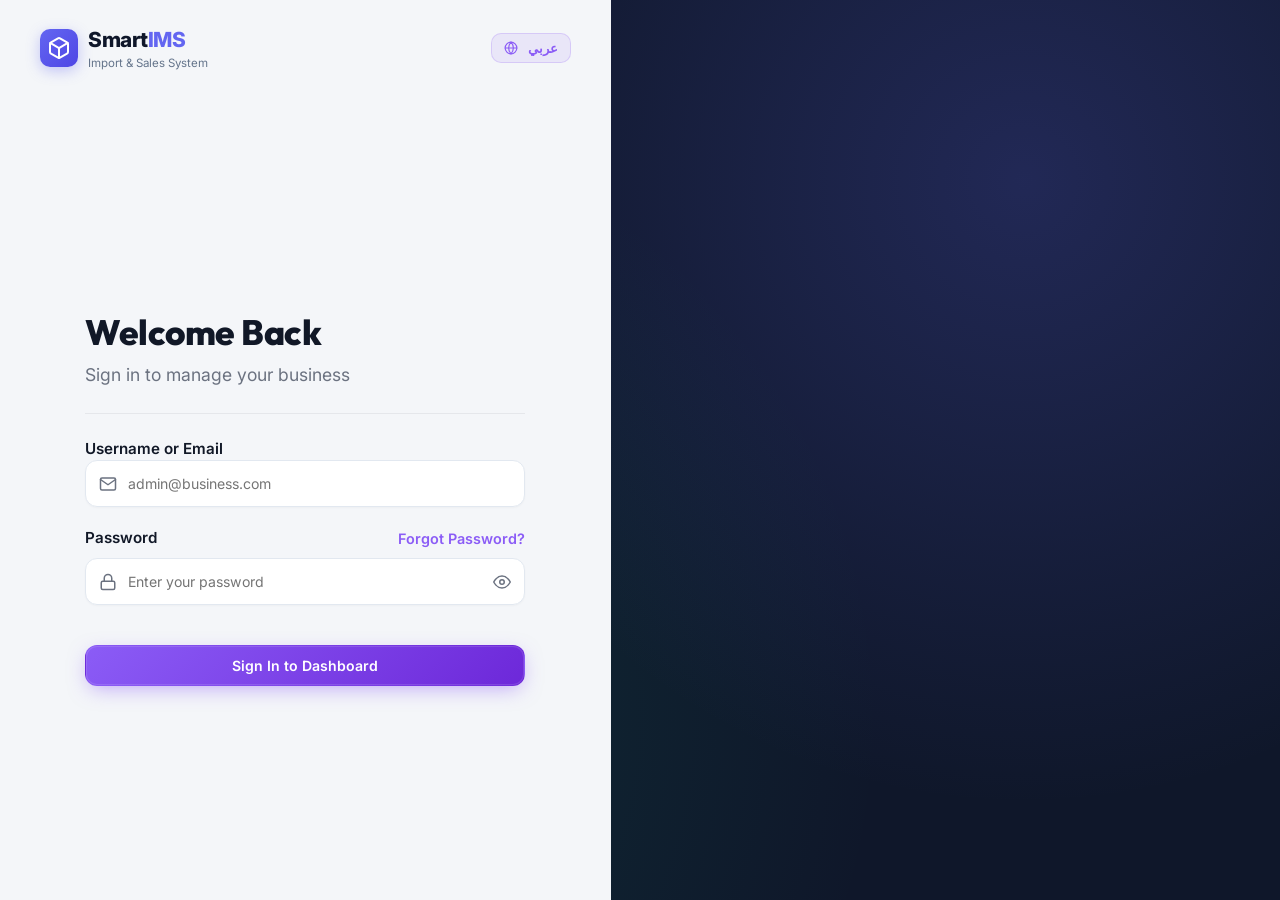
==== commit 394b6120: "Restore language toggle to login page" ====
--- a/index.html
+++ b/index.html
@@ -55,6 +55,11 @@
           <div style="font-size:0.72rem;color:var(--text-muted);" data-i18n="app_subtitle">Import & Sales System</div>
         </div>
       </div>
+      <!-- Language Toggle -->
+      <button class="lang-btn" id="langToggleBtn" onclick="I18n.toggle()"
+        style="background:rgba(139, 92, 246, 0.1); border:1px solid rgba(139, 92, 246, 0.2); color:#8b5cf6; padding:6px 12px; border-radius:10px; font-weight:600; cursor:pointer; display:inline-flex; align-items:center; gap:6px;">
+        🌐 <span>عربي</span>
+      </button>
     </div>
 
     <!-- Center Form Card -->
